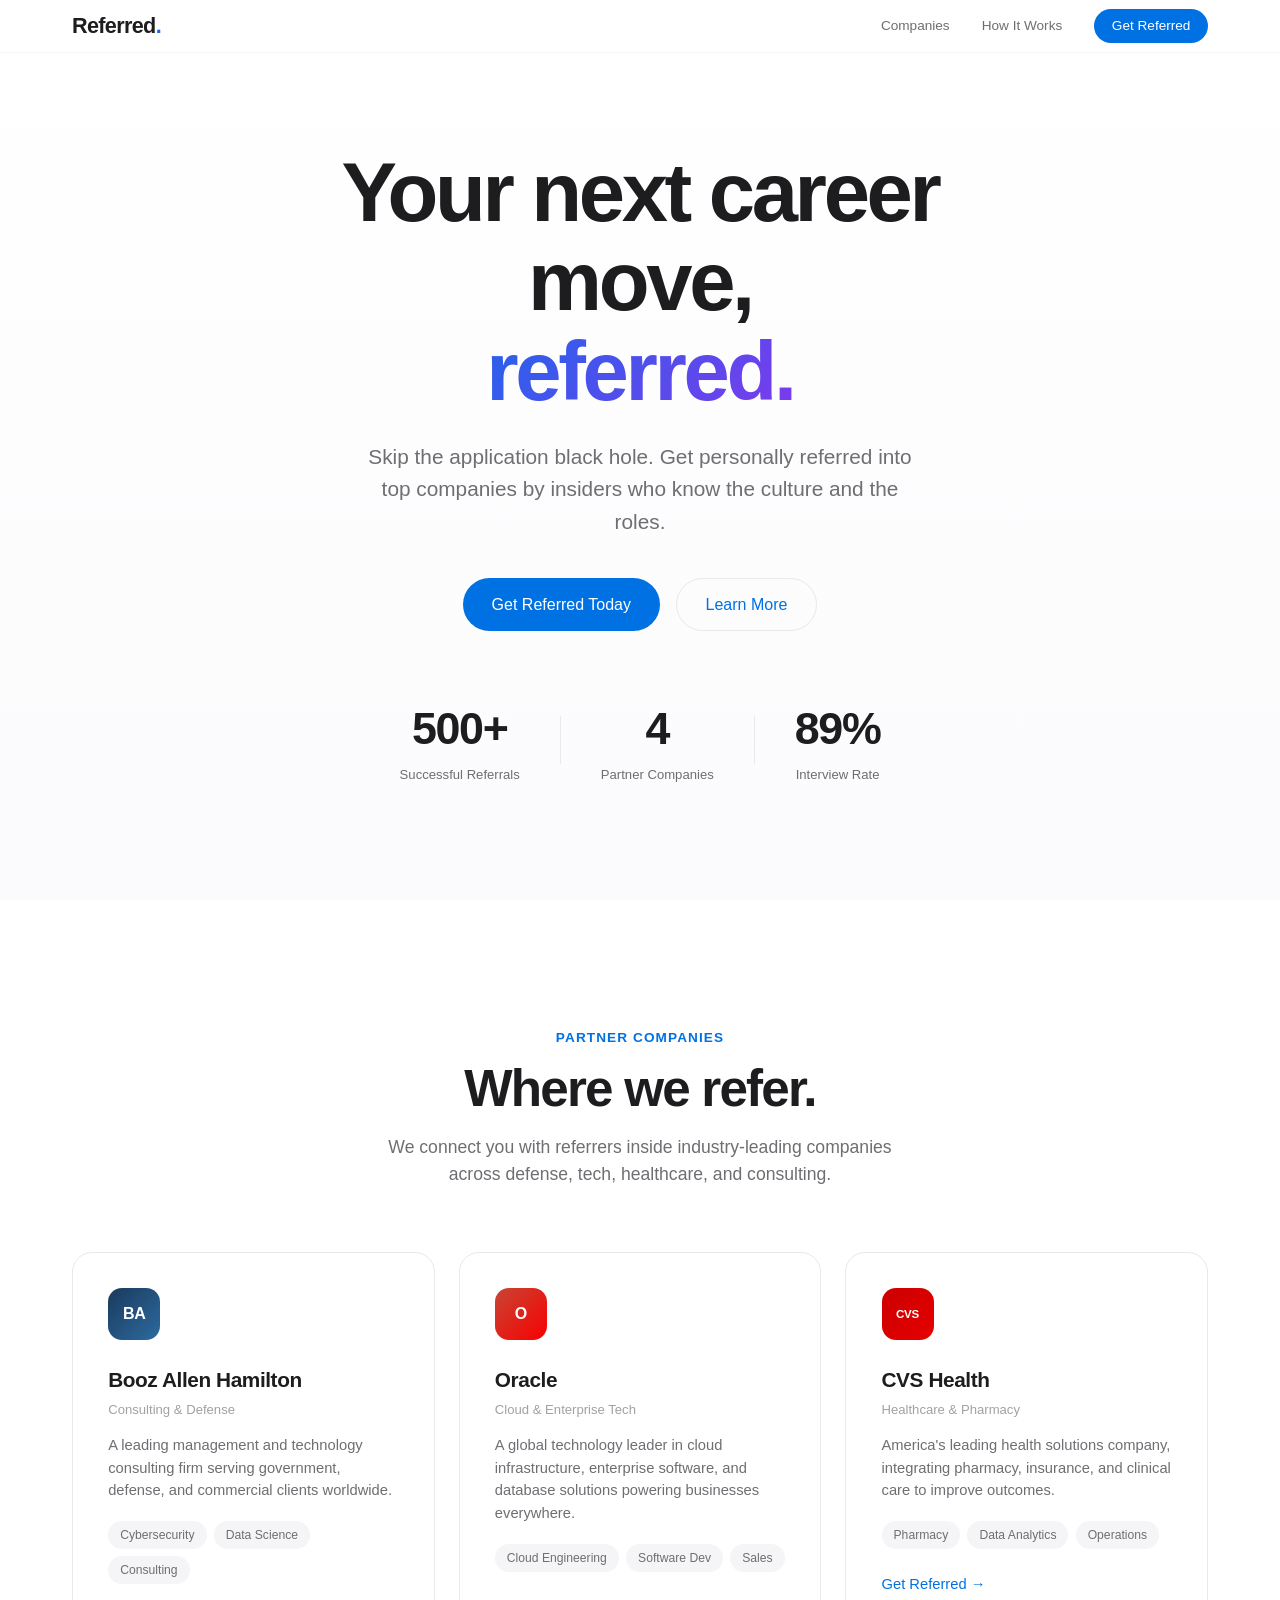
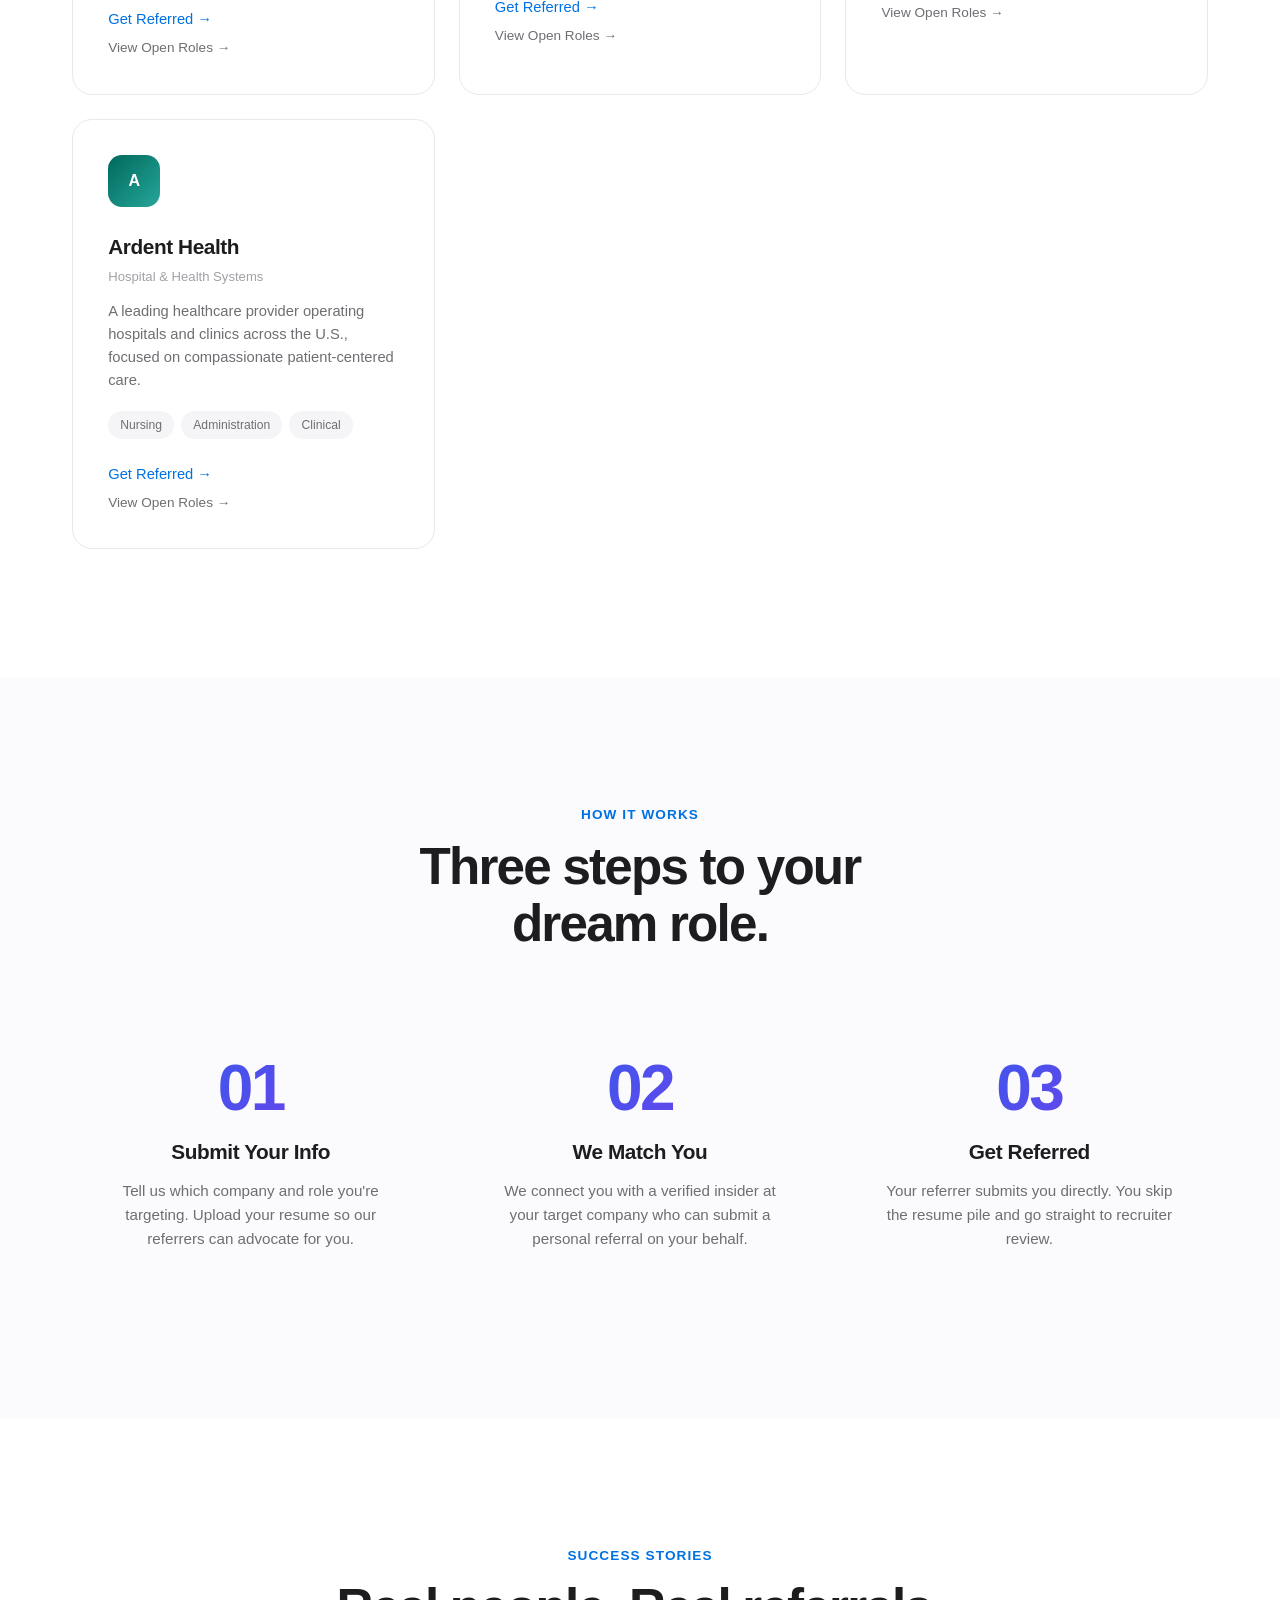
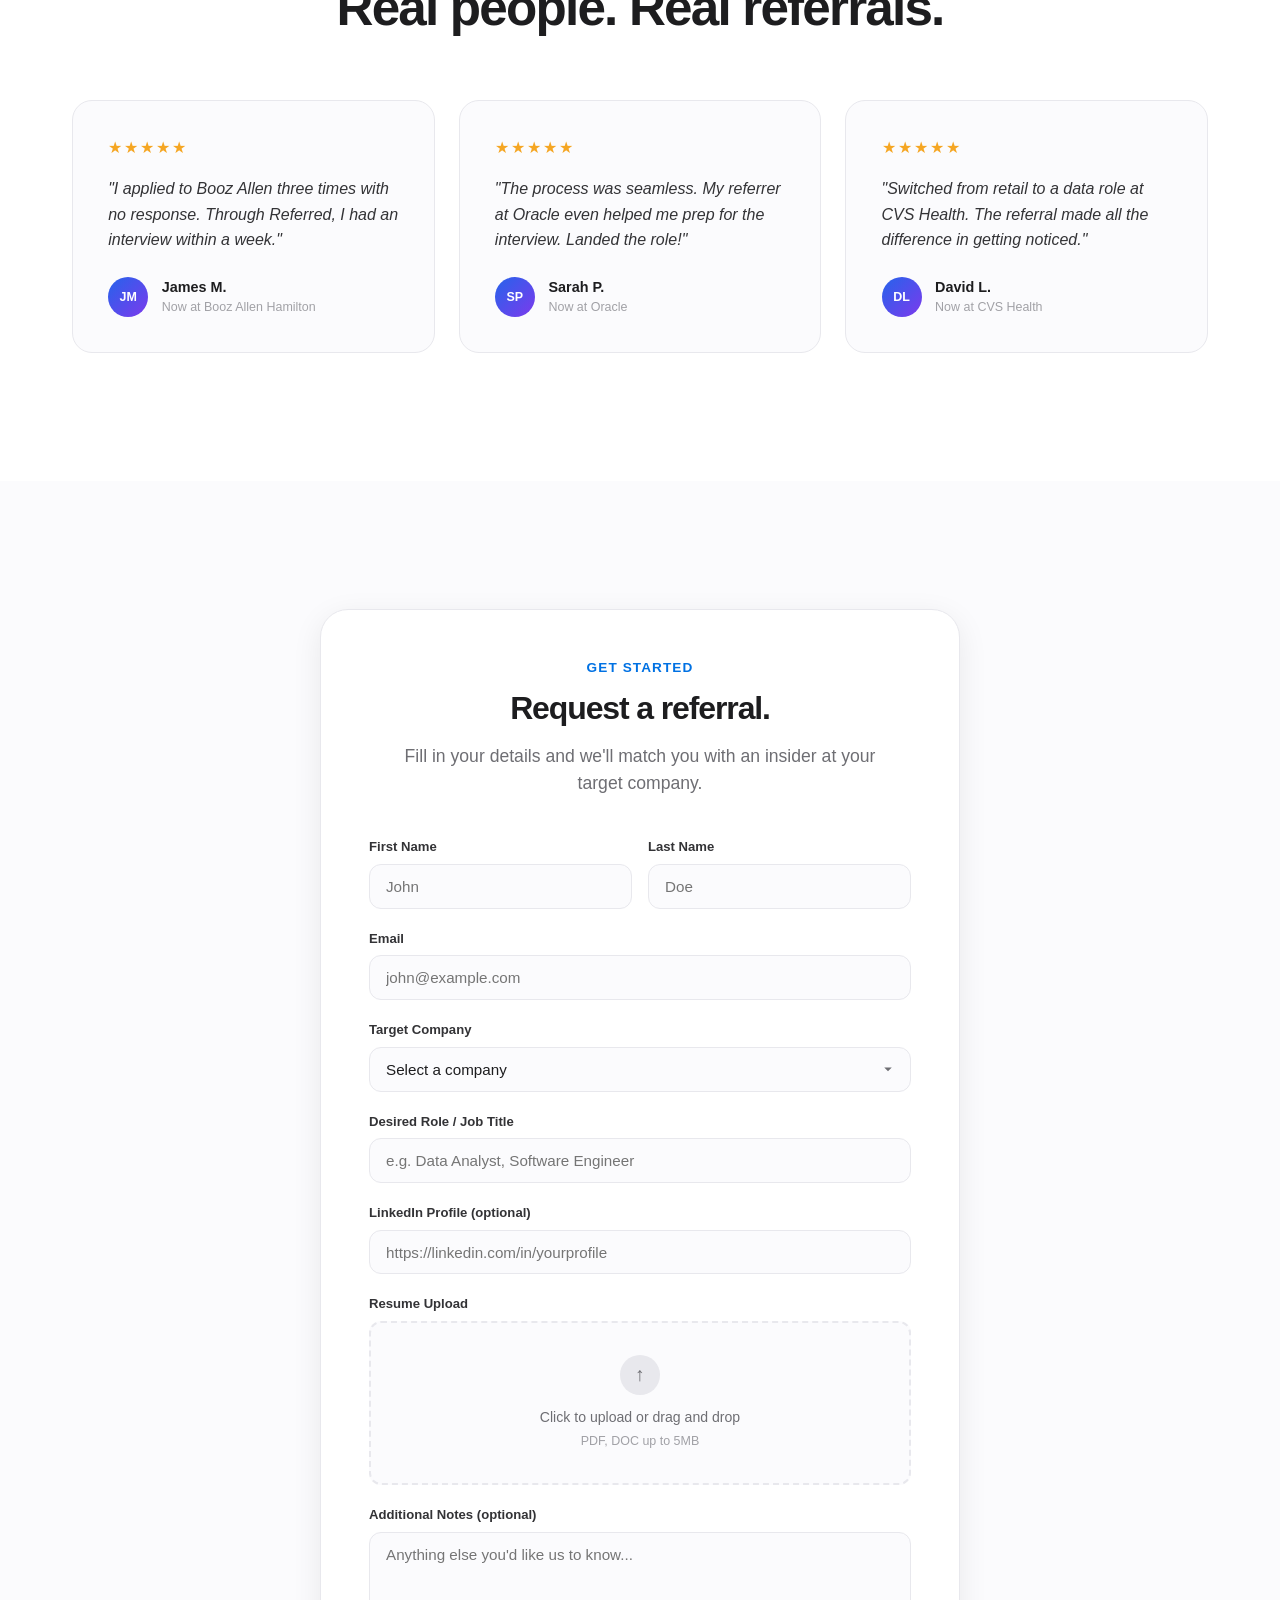
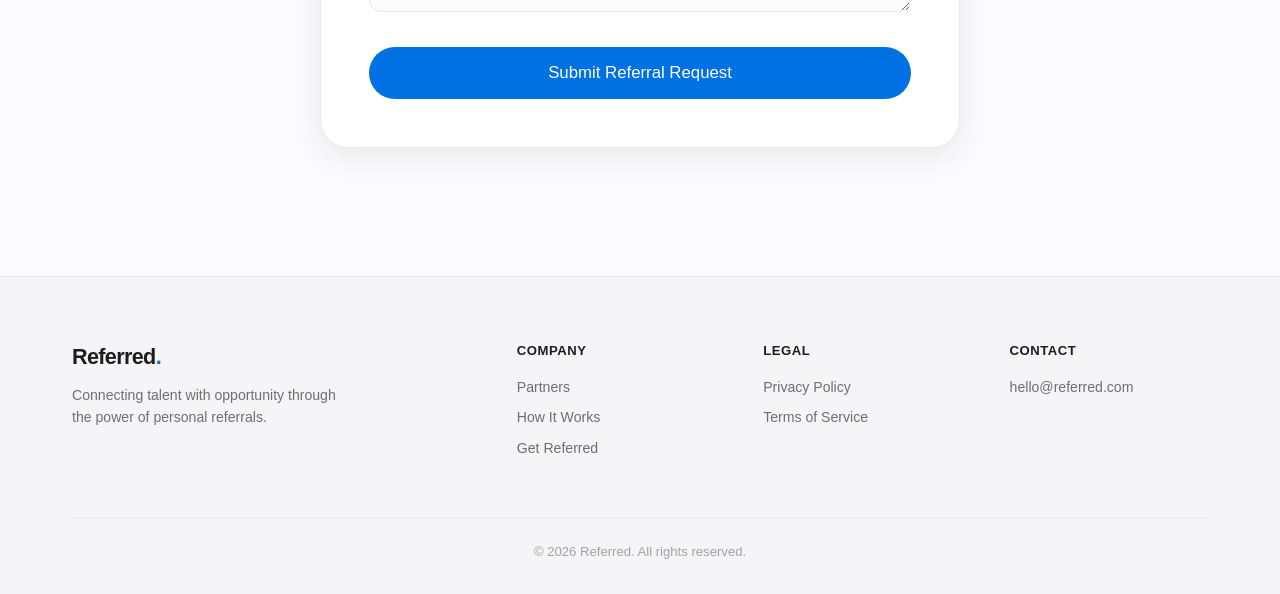
==== index.html @ f73074cb "Initial commit: Referred job referral website Apple-inspired design with company cards for Booz Alle" ====
<!DOCTYPE html>
<html lang="en">
<head>
  <meta charset="UTF-8">
  <meta name="viewport" content="width=device-width, initial-scale=1.0">
  <title>Referred — Get Hired Through Insider Referrals</title>
  <link rel="stylesheet" href="style.css">
</head>
<body>

  <!-- Navigation -->
  <nav class="navbar">
    <div class="nav-container">
      <a href="#" class="nav-logo">Referred<span class="dot">.</span></a>
      <div class="nav-links">
        <a href="#companies">Companies</a>
        <a href="#how-it-works">How It Works</a>
        <a href="#referral" class="nav-cta">Get Referred</a>
      </div>
      <button class="mobile-toggle" aria-label="Menu">
        <span></span><span></span>
      </button>
    </div>
  </nav>

  <!-- Hero -->
  <section class="hero">
    <div class="hero-content">
      <h1 class="hero-title fade-in">
        Your next career move,<br>
        <span class="gradient-text">referred.</span>
      </h1>
      <p class="hero-subtitle fade-in delay-1">
        Skip the application black hole. Get personally referred into
        top companies by insiders who know the culture and the roles.
      </p>
      <div class="hero-actions fade-in delay-2">
        <a href="#referral" class="btn btn-primary">Get Referred Today</a>
        <a href="#how-it-works" class="btn btn-secondary">Learn More</a>
      </div>
      <div class="hero-stats fade-in delay-3">
        <div class="stat">
          <span class="stat-number" data-target="500">0</span><span class="stat-suffix">+</span>
          <span class="stat-label">Successful Referrals</span>
        </div>
        <div class="stat-divider"></div>
        <div class="stat">
          <span class="stat-number" data-target="4">0</span>
          <span class="stat-label">Partner Companies</span>
        </div>
        <div class="stat-divider"></div>
        <div class="stat">
          <span class="stat-number" data-target="89">0</span><span class="stat-suffix">%</span>
          <span class="stat-label">Interview Rate</span>
        </div>
      </div>
    </div>
  </section>

  <!-- Companies -->
  <section id="companies" class="companies">
    <div class="section-container">
      <div class="section-header fade-in">
        <p class="section-tag">Partner Companies</p>
        <h2 class="section-title">Where we refer.</h2>
        <p class="section-subtitle">
          We connect you with referrers inside industry-leading companies
          across defense, tech, healthcare, and consulting.
        </p>
      </div>

      <div class="company-grid">

        <div class="company-card fade-in">
          <div class="company-icon">
            <div class="icon-circle booz">BA</div>
          </div>
          <h3>Booz Allen Hamilton</h3>
          <p class="company-type">Consulting & Defense</p>
          <p class="company-desc">
            A leading management and technology consulting firm serving government,
            defense, and commercial clients worldwide.
          </p>
          <div class="company-roles">
            <span class="role-tag">Cybersecurity</span>
            <span class="role-tag">Data Science</span>
            <span class="role-tag">Consulting</span>
          </div>
          <div class="card-actions">
            <a href="#referral" class="card-link">Get Referred <span>&rarr;</span></a>
            <a href="https://careers.boozallen.com/jobs/search" target="_blank" rel="noopener noreferrer" class="card-link card-link-secondary">View Open Roles <span>&rarr;</span></a>
          </div>
        </div>

        <div class="company-card fade-in">
          <div class="company-icon">
            <div class="icon-circle oracle">O</div>
          </div>
          <h3>Oracle</h3>
          <p class="company-type">Cloud & Enterprise Tech</p>
          <p class="company-desc">
            A global technology leader in cloud infrastructure, enterprise software,
            and database solutions powering businesses everywhere.
          </p>
          <div class="company-roles">
            <span class="role-tag">Cloud Engineering</span>
            <span class="role-tag">Software Dev</span>
            <span class="role-tag">Sales</span>
          </div>
          <div class="card-actions">
            <a href="#referral" class="card-link">Get Referred <span>&rarr;</span></a>
            <a href="https://careers.oracle.com/en/sites/jobsearch/jobs" target="_blank" rel="noopener noreferrer" class="card-link card-link-secondary">View Open Roles <span>&rarr;</span></a>
          </div>
        </div>

        <div class="company-card fade-in">
          <div class="company-icon">
            <div class="icon-circle cvs">CVS</div>
          </div>
          <h3>CVS Health</h3>
          <p class="company-type">Healthcare & Pharmacy</p>
          <p class="company-desc">
            America's leading health solutions company, integrating pharmacy,
            insurance, and clinical care to improve outcomes.
          </p>
          <div class="company-roles">
            <span class="role-tag">Pharmacy</span>
            <span class="role-tag">Data Analytics</span>
            <span class="role-tag">Operations</span>
          </div>
          <div class="card-actions">
            <a href="#referral" class="card-link">Get Referred <span>&rarr;</span></a>
            <a href="https://jobs.cvshealth.com/us/en/search-results" target="_blank" rel="noopener noreferrer" class="card-link card-link-secondary">View Open Roles <span>&rarr;</span></a>
          </div>
        </div>

        <div class="company-card fade-in">
          <div class="company-icon">
            <div class="icon-circle ardent">A</div>
          </div>
          <h3>Ardent Health</h3>
          <p class="company-type">Hospital & Health Systems</p>
          <p class="company-desc">
            A leading healthcare provider operating hospitals and clinics across
            the U.S., focused on compassionate patient-centered care.
          </p>
          <div class="company-roles">
            <span class="role-tag">Nursing</span>
            <span class="role-tag">Administration</span>
            <span class="role-tag">Clinical</span>
          </div>
          <div class="card-actions">
            <a href="#referral" class="card-link">Get Referred <span>&rarr;</span></a>
            <a href="https://jobs.ardenthealth.com/careers/jobs" target="_blank" rel="noopener noreferrer" class="card-link card-link-secondary">View Open Roles <span>&rarr;</span></a>
          </div>
        </div>

      </div>
    </div>
  </section>

  <!-- How It Works -->
  <section id="how-it-works" class="how-it-works">
    <div class="section-container">
      <div class="section-header fade-in">
        <p class="section-tag">How It Works</p>
        <h2 class="section-title">Three steps to your<br>dream role.</h2>
      </div>

      <div class="steps-grid">
        <div class="step fade-in">
          <div class="step-number">01</div>
          <h3>Submit Your Info</h3>
          <p>Tell us which company and role you're targeting. Upload your resume so our referrers can advocate for you.</p>
        </div>
        <div class="step fade-in">
          <div class="step-number">02</div>
          <h3>We Match You</h3>
          <p>We connect you with a verified insider at your target company who can submit a personal referral on your behalf.</p>
        </div>
        <div class="step fade-in">
          <div class="step-number">03</div>
          <h3>Get Referred</h3>
          <p>Your referrer submits you directly. You skip the resume pile and go straight to recruiter review.</p>
        </div>
      </div>
    </div>
  </section>

  <!-- Testimonials -->
  <section class="testimonials">
    <div class="section-container">
      <div class="section-header fade-in">
        <p class="section-tag">Success Stories</p>
        <h2 class="section-title">Real people. Real referrals.</h2>
      </div>
      <div class="testimonial-grid">
        <div class="testimonial-card fade-in">
          <div class="stars">&#9733;&#9733;&#9733;&#9733;&#9733;</div>
          <p class="quote">"I applied to Booz Allen three times with no response. Through Referred, I had an interview within a week."</p>
          <div class="testimonial-author">
            <div class="author-avatar">JM</div>
            <div>
              <p class="author-name">James M.</p>
              <p class="author-role">Now at Booz Allen Hamilton</p>
            </div>
          </div>
        </div>
        <div class="testimonial-card fade-in">
          <div class="stars">&#9733;&#9733;&#9733;&#9733;&#9733;</div>
          <p class="quote">"The process was seamless. My referrer at Oracle even helped me prep for the interview. Landed the role!"</p>
          <div class="testimonial-author">
            <div class="author-avatar">SP</div>
            <div>
              <p class="author-name">Sarah P.</p>
              <p class="author-role">Now at Oracle</p>
            </div>
          </div>
        </div>
        <div class="testimonial-card fade-in">
          <div class="stars">&#9733;&#9733;&#9733;&#9733;&#9733;</div>
          <p class="quote">"Switched from retail to a data role at CVS Health. The referral made all the difference in getting noticed."</p>
          <div class="testimonial-author">
            <div class="author-avatar">DL</div>
            <div>
              <p class="author-name">David L.</p>
              <p class="author-role">Now at CVS Health</p>
            </div>
          </div>
        </div>
      </div>
    </div>
  </section>

  <!-- Referral Form -->
  <section id="referral" class="referral-section">
    <div class="section-container">
      <div class="form-wrapper fade-in">
        <div class="form-header">
          <p class="section-tag">Get Started</p>
          <h2 class="section-title">Request a referral.</h2>
          <p class="section-subtitle">Fill in your details and we'll match you with an insider at your target company.</p>
        </div>
        <form id="referral-form" class="referral-form">
          <div class="form-row">
            <div class="form-group">
              <label for="firstName">First Name</label>
              <input type="text" id="firstName" name="firstName" placeholder="John" required>
            </div>
            <div class="form-group">
              <label for="lastName">Last Name</label>
              <input type="text" id="lastName" name="lastName" placeholder="Doe" required>
            </div>
          </div>
          <div class="form-group">
            <label for="email">Email</label>
            <input type="email" id="email" name="email" placeholder="john@example.com" required>
          </div>
          <div class="form-group">
            <label for="company">Target Company</label>
            <select id="company" name="company" required>
              <option value="" disabled selected>Select a company</option>
              <option value="booz-allen">Booz Allen Hamilton</option>
              <option value="oracle">Oracle</option>
              <option value="cvs-health">CVS Health</option>
              <option value="ardent-health">Ardent Health</option>
            </select>
          </div>
          <div class="form-group">
            <label for="role">Desired Role / Job Title</label>
            <input type="text" id="role" name="role" placeholder="e.g. Data Analyst, Software Engineer" required>
          </div>
          <div class="form-group">
            <label for="linkedin">LinkedIn Profile (optional)</label>
            <input type="url" id="linkedin" name="linkedin" placeholder="https://linkedin.com/in/yourprofile">
          </div>
          <div class="form-group">
            <label for="resume">Resume Upload</label>
            <div class="file-upload" id="file-upload">
              <input type="file" id="resume" name="resume" accept=".pdf,.doc,.docx" hidden>
              <div class="upload-content">
                <div class="upload-icon">&#8593;</div>
                <p>Click to upload or drag and drop</p>
                <p class="upload-hint">PDF, DOC up to 5MB</p>
              </div>
            </div>
          </div>
          <div class="form-group">
            <label for="message">Additional Notes (optional)</label>
            <textarea id="message" name="message" rows="3" placeholder="Anything else you'd like us to know..."></textarea>
          </div>
          <button type="submit" class="btn btn-primary btn-full">Submit Referral Request</button>
        </form>
      </div>
    </div>
  </section>

  <!-- Footer -->
  <footer class="footer">
    <div class="section-container">
      <div class="footer-grid">
        <div class="footer-brand">
          <a href="#" class="nav-logo">Referred<span class="dot">.</span></a>
          <p>Connecting talent with opportunity through the power of personal referrals.</p>
        </div>
        <div class="footer-links">
          <h4>Company</h4>
          <a href="#companies">Partners</a>
          <a href="#how-it-works">How It Works</a>
          <a href="#referral">Get Referred</a>
        </div>
        <div class="footer-links">
          <h4>Legal</h4>
          <a href="#">Privacy Policy</a>
          <a href="#">Terms of Service</a>
        </div>
        <div class="footer-links">
          <h4>Contact</h4>
          <a href="mailto:hello@referred.com">hello@referred.com</a>
        </div>
      </div>
      <div class="footer-bottom">
        <p>&copy; 2026 Referred. All rights reserved.</p>
      </div>
    </div>
  </footer>

  <!-- Success Modal -->
  <div class="modal-overlay" id="success-modal">
    <div class="modal">
      <div class="modal-icon">&#10003;</div>
      <h3>Request Submitted!</h3>
      <p>We've received your referral request. A member of our team will reach out within 24-48 hours to match you with an insider.</p>
      <button class="btn btn-primary" onclick="closeModal()">Got It</button>
    </div>
  </div>

  <script src="script.js"></script>
</body>
</html>
---- style.css ----
/* ===== RESET & BASE ===== */
*, *::before, *::after {
  margin: 0;
  padding: 0;
  box-sizing: border-box;
}

:root {
  --white: #ffffff;
  --black: #1d1d1f;
  --gray-50: #fbfbfd;
  --gray-100: #f5f5f7;
  --gray-200: #e8e8ed;
  --gray-400: #a1a1a6;
  --gray-600: #6e6e73;
  --gray-800: #333336;
  --blue: #0071e3;
  --blue-hover: #0077ed;
  --blue-light: #e8f4fd;
  --gradient-start: #2563eb;
  --gradient-end: #7c3aed;
  --radius-sm: 12px;
  --radius-md: 20px;
  --radius-lg: 28px;
  --shadow-sm: 0 2px 12px rgba(0,0,0,0.06);
  --shadow-md: 0 8px 30px rgba(0,0,0,0.08);
  --shadow-lg: 0 20px 60px rgba(0,0,0,0.1);
  --transition: 0.3s cubic-bezier(0.25, 0.46, 0.45, 0.94);
}

html {
  scroll-behavior: smooth;
  -webkit-font-smoothing: antialiased;
  -moz-osx-font-smoothing: grayscale;
}

body {
  font-family: -apple-system, BlinkMacSystemFont, 'SF Pro Display', 'SF Pro Text',
    'Helvetica Neue', Helvetica, Arial, sans-serif;
  color: var(--black);
  background: var(--white);
  line-height: 1.5;
  overflow-x: hidden;
}

a {
  text-decoration: none;
  color: inherit;
}

img {
  max-width: 100%;
}

/* ===== ANIMATIONS ===== */
.fade-in {
  opacity: 0;
  transform: translateY(30px);
  transition: opacity 0.8s ease, transform 0.8s ease;
}

.fade-in.visible {
  opacity: 1;
  transform: translateY(0);
}

.delay-1 { transition-delay: 0.15s; }
.delay-2 { transition-delay: 0.3s; }
.delay-3 { transition-delay: 0.45s; }

/* ===== NAVBAR ===== */
.navbar {
  position: fixed;
  top: 0;
  left: 0;
  right: 0;
  z-index: 1000;
  background: rgba(255, 255, 255, 0.72);
  backdrop-filter: saturate(180%) blur(20px);
  -webkit-backdrop-filter: saturate(180%) blur(20px);
  border-bottom: 1px solid rgba(0, 0, 0, 0.04);
  transition: var(--transition);
}

.nav-container {
  max-width: 1200px;
  margin: 0 auto;
  padding: 0 2rem;
  height: 52px;
  display: flex;
  align-items: center;
  justify-content: space-between;
}

.nav-logo {
  font-size: 1.35rem;
  font-weight: 700;
  letter-spacing: -0.03em;
  color: var(--black);
}

.nav-logo .dot {
  color: var(--blue);
}

.nav-links {
  display: flex;
  align-items: center;
  gap: 2rem;
}

.nav-links a {
  font-size: 0.85rem;
  font-weight: 400;
  color: var(--gray-600);
  transition: color var(--transition);
}

.nav-links a:hover {
  color: var(--black);
}

.nav-cta {
  background: var(--blue);
  color: var(--white) !important;
  padding: 0.45rem 1.1rem;
  border-radius: 980px;
  font-weight: 500 !important;
  transition: background var(--transition) !important;
}

.nav-cta:hover {
  background: var(--blue-hover) !important;
}

.mobile-toggle {
  display: none;
  flex-direction: column;
  gap: 5px;
  background: none;
  border: none;
  cursor: pointer;
  padding: 4px;
}

.mobile-toggle span {
  width: 18px;
  height: 1.5px;
  background: var(--black);
  border-radius: 2px;
  transition: var(--transition);
}

/* ===== HERO ===== */
.hero {
  min-height: 100vh;
  display: flex;
  align-items: center;
  justify-content: center;
  text-align: center;
  padding: 8rem 2rem 6rem;
  background: linear-gradient(180deg, var(--white) 0%, var(--gray-50) 100%);
}

.hero-content {
  max-width: 780px;
}

.hero-title {
  font-size: clamp(2.8rem, 7vw, 5.2rem);
  font-weight: 700;
  letter-spacing: -0.04em;
  line-height: 1.08;
  margin-bottom: 1.5rem;
  color: var(--black);
}

.gradient-text {
  background: linear-gradient(135deg, var(--gradient-start), var(--gradient-end));
  -webkit-background-clip: text;
  -webkit-text-fill-color: transparent;
  background-clip: text;
}

.hero-subtitle {
  font-size: clamp(1.05rem, 2.2vw, 1.3rem);
  color: var(--gray-600);
  max-width: 560px;
  margin: 0 auto 2.5rem;
  line-height: 1.55;
  font-weight: 400;
}

.hero-actions {
  display: flex;
  gap: 1rem;
  justify-content: center;
  flex-wrap: wrap;
  margin-bottom: 4rem;
}

/* ===== BUTTONS ===== */
.btn {
  display: inline-flex;
  align-items: center;
  justify-content: center;
  padding: 0.85rem 1.8rem;
  border-radius: 980px;
  font-size: 1rem;
  font-weight: 500;
  cursor: pointer;
  border: none;
  transition: all var(--transition);
  font-family: inherit;
}

.btn-primary {
  background: var(--blue);
  color: var(--white);
}

.btn-primary:hover {
  background: var(--blue-hover);
  transform: scale(1.02);
}

.btn-secondary {
  background: transparent;
  color: var(--blue);
  border: 1px solid var(--gray-200);
}

.btn-secondary:hover {
  background: var(--gray-100);
}

.btn-full {
  width: 100%;
  padding: 1rem;
  font-size: 1.05rem;
  margin-top: 0.5rem;
}

/* ===== STATS ===== */
.hero-stats {
  display: flex;
  justify-content: center;
  align-items: center;
  gap: 2.5rem;
}

.stat {
  text-align: center;
}

.stat-number {
  font-size: 2.8rem;
  font-weight: 700;
  letter-spacing: -0.03em;
  color: var(--black);
}

.stat-suffix {
  font-size: 2.8rem;
  font-weight: 700;
  letter-spacing: -0.03em;
  color: var(--black);
}

.stat-label {
  display: block;
  font-size: 0.82rem;
  color: var(--gray-600);
  margin-top: 0.15rem;
}

.stat-divider {
  width: 1px;
  height: 48px;
  background: var(--gray-200);
}

/* ===== SECTIONS ===== */
.section-container {
  max-width: 1200px;
  margin: 0 auto;
  padding: 0 2rem;
}

.section-header {
  text-align: center;
  margin-bottom: 4rem;
}

.section-tag {
  font-size: 0.85rem;
  font-weight: 600;
  color: var(--blue);
  text-transform: uppercase;
  letter-spacing: 0.08em;
  margin-bottom: 0.75rem;
}

.section-title {
  font-size: clamp(2rem, 4.5vw, 3.2rem);
  font-weight: 700;
  letter-spacing: -0.035em;
  line-height: 1.12;
  margin-bottom: 1rem;
  color: var(--black);
}

.section-subtitle {
  font-size: 1.1rem;
  color: var(--gray-600);
  max-width: 520px;
  margin: 0 auto;
  line-height: 1.55;
}

/* ===== COMPANIES ===== */
.companies {
  padding: 8rem 0;
  background: var(--white);
}

.company-grid {
  display: grid;
  grid-template-columns: repeat(auto-fill, minmax(340px, 1fr));
  gap: 1.5rem;
}

.company-card {
  background: var(--white);
  border: 1px solid var(--gray-200);
  border-radius: var(--radius-md);
  padding: 2.2rem;
  transition: all var(--transition);
  position: relative;
}

.company-card:hover {
  border-color: transparent;
  box-shadow: var(--shadow-lg);
  transform: translateY(-4px);
}

.company-icon {
  margin-bottom: 1.5rem;
}

.icon-circle {
  width: 52px;
  height: 52px;
  border-radius: 14px;
  display: flex;
  align-items: center;
  justify-content: center;
  font-weight: 700;
  font-size: 1rem;
  color: var(--white);
  letter-spacing: -0.02em;
}

.icon-circle.booz     { background: linear-gradient(135deg, #1a3a5c, #2d6aa0); }
.icon-circle.oracle   { background: linear-gradient(135deg, #c74634, #f80000); }
.icon-circle.cvs      { background: linear-gradient(135deg, #c00, #e60000); font-size: 0.72rem; }
.icon-circle.ardent   { background: linear-gradient(135deg, #00695c, #26a69a); }

.company-card h3 {
  font-size: 1.3rem;
  font-weight: 650;
  letter-spacing: -0.02em;
  margin-bottom: 0.3rem;
}

.company-type {
  font-size: 0.82rem;
  color: var(--gray-400);
  font-weight: 500;
  margin-bottom: 0.85rem;
}

.company-desc {
  font-size: 0.92rem;
  color: var(--gray-600);
  line-height: 1.55;
  margin-bottom: 1.2rem;
}

.company-roles {
  display: flex;
  flex-wrap: wrap;
  gap: 0.45rem;
  margin-bottom: 1.5rem;
}

.role-tag {
  padding: 0.3rem 0.75rem;
  background: var(--gray-100);
  border-radius: 980px;
  font-size: 0.76rem;
  font-weight: 500;
  color: var(--gray-600);
}

.card-actions {
  display: flex;
  flex-direction: column;
  gap: 0.5rem;
}

.card-link {
  font-size: 0.92rem;
  font-weight: 500;
  color: var(--blue);
  transition: var(--transition);
}

.card-link-secondary {
  color: var(--gray-600);
  font-size: 0.85rem;
}

.card-link-secondary:hover {
  color: var(--blue);
}

.card-link span {
  display: inline-block;
  transition: transform var(--transition);
}

.card-link:hover span {
  transform: translateX(4px);
}

/* ===== HOW IT WORKS ===== */
.how-it-works {
  padding: 8rem 0;
  background: var(--gray-50);
}

.steps-grid {
  display: grid;
  grid-template-columns: repeat(3, 1fr);
  gap: 2rem;
}

.step {
  text-align: center;
  padding: 2.5rem 2rem;
}

.step-number {
  font-size: 4rem;
  font-weight: 700;
  letter-spacing: -0.04em;
  background: linear-gradient(135deg, var(--gradient-start), var(--gradient-end));
  -webkit-background-clip: text;
  -webkit-text-fill-color: transparent;
  background-clip: text;
  margin-bottom: 1rem;
  line-height: 1;
}

.step h3 {
  font-size: 1.3rem;
  font-weight: 650;
  letter-spacing: -0.02em;
  margin-bottom: 0.75rem;
}

.step p {
  font-size: 0.95rem;
  color: var(--gray-600);
  line-height: 1.55;
}

/* ===== TESTIMONIALS ===== */
.testimonials {
  padding: 8rem 0;
  background: var(--white);
}

.testimonial-grid {
  display: grid;
  grid-template-columns: repeat(3, 1fr);
  gap: 1.5rem;
}

.testimonial-card {
  background: var(--gray-50);
  border-radius: var(--radius-md);
  padding: 2.2rem;
  border: 1px solid var(--gray-200);
  transition: all var(--transition);
}

.testimonial-card:hover {
  box-shadow: var(--shadow-md);
  transform: translateY(-2px);
}

.stars {
  color: #f5a623;
  font-size: 1rem;
  margin-bottom: 1rem;
  letter-spacing: 2px;
}

.quote {
  font-size: 1rem;
  line-height: 1.6;
  color: var(--gray-800);
  margin-bottom: 1.5rem;
  font-style: italic;
}

.testimonial-author {
  display: flex;
  align-items: center;
  gap: 0.85rem;
}

.author-avatar {
  width: 40px;
  height: 40px;
  border-radius: 50%;
  background: linear-gradient(135deg, var(--gradient-start), var(--gradient-end));
  display: flex;
  align-items: center;
  justify-content: center;
  color: var(--white);
  font-size: 0.78rem;
  font-weight: 600;
}

.author-name {
  font-size: 0.9rem;
  font-weight: 600;
}

.author-role {
  font-size: 0.78rem;
  color: var(--gray-400);
}

/* ===== REFERRAL FORM ===== */
.referral-section {
  padding: 8rem 0;
  background: var(--gray-50);
}

.form-wrapper {
  max-width: 640px;
  margin: 0 auto;
  background: var(--white);
  border-radius: var(--radius-lg);
  padding: 3rem;
  box-shadow: var(--shadow-md);
  border: 1px solid var(--gray-200);
}

.form-header {
  text-align: center;
  margin-bottom: 2.5rem;
}

.form-header .section-title {
  font-size: 2rem;
}

.form-row {
  display: grid;
  grid-template-columns: 1fr 1fr;
  gap: 1rem;
}

.form-group {
  margin-bottom: 1.25rem;
}

.form-group label {
  display: block;
  font-size: 0.82rem;
  font-weight: 600;
  color: var(--gray-800);
  margin-bottom: 0.45rem;
}

.form-group input,
.form-group select,
.form-group textarea {
  width: 100%;
  padding: 0.8rem 1rem;
  border: 1px solid var(--gray-200);
  border-radius: var(--radius-sm);
  font-size: 0.95rem;
  font-family: inherit;
  background: var(--gray-50);
  color: var(--black);
  transition: all var(--transition);
  outline: none;
  appearance: none;
  -webkit-appearance: none;
}

.form-group select {
  background-image: url("data:image/svg+xml,%3Csvg xmlns='http://www.w3.org/2000/svg' width='12' height='12' fill='%236e6e73' viewBox='0 0 16 16'%3E%3Cpath d='M8 11L3 6h10l-5 5z'/%3E%3C/svg%3E");
  background-repeat: no-repeat;
  background-position: right 1rem center;
  padding-right: 2.5rem;
}

.form-group input:focus,
.form-group select:focus,
.form-group textarea:focus {
  border-color: var(--blue);
  background: var(--white);
  box-shadow: 0 0 0 3px rgba(0, 113, 227, 0.12);
}

.form-group textarea {
  resize: vertical;
  min-height: 80px;
}

/* File Upload */
.file-upload {
  border: 2px dashed var(--gray-200);
  border-radius: var(--radius-sm);
  padding: 2rem;
  text-align: center;
  cursor: pointer;
  transition: all var(--transition);
  background: var(--gray-50);
}

.file-upload:hover {
  border-color: var(--blue);
  background: var(--blue-light);
}

.file-upload.dragover {
  border-color: var(--blue);
  background: var(--blue-light);
}

.file-upload.has-file {
  border-color: #34c759;
  background: #f0fdf4;
}

.upload-icon {
  width: 40px;
  height: 40px;
  margin: 0 auto 0.75rem;
  border-radius: 50%;
  background: var(--gray-200);
  display: flex;
  align-items: center;
  justify-content: center;
  font-size: 1.2rem;
  color: var(--gray-600);
}

.upload-content p {
  font-size: 0.88rem;
  color: var(--gray-600);
}

.upload-hint {
  font-size: 0.78rem !important;
  color: var(--gray-400) !important;
  margin-top: 0.25rem;
}

/* ===== MODAL ===== */
.modal-overlay {
  position: fixed;
  inset: 0;
  background: rgba(0, 0, 0, 0.4);
  backdrop-filter: blur(8px);
  -webkit-backdrop-filter: blur(8px);
  display: flex;
  align-items: center;
  justify-content: center;
  z-index: 2000;
  opacity: 0;
  pointer-events: none;
  transition: opacity 0.3s ease;
}

.modal-overlay.active {
  opacity: 1;
  pointer-events: all;
}

.modal {
  background: var(--white);
  border-radius: var(--radius-lg);
  padding: 3rem;
  max-width: 420px;
  text-align: center;
  transform: scale(0.92);
  transition: transform 0.3s ease;
  box-shadow: var(--shadow-lg);
}

.modal-overlay.active .modal {
  transform: scale(1);
}

.modal-icon {
  width: 64px;
  height: 64px;
  margin: 0 auto 1.5rem;
  background: linear-gradient(135deg, #34c759, #30d158);
  border-radius: 50%;
  display: flex;
  align-items: center;
  justify-content: center;
  font-size: 1.8rem;
  color: var(--white);
}

.modal h3 {
  font-size: 1.5rem;
  font-weight: 700;
  letter-spacing: -0.02em;
  margin-bottom: 0.75rem;
}

.modal p {
  font-size: 0.95rem;
  color: var(--gray-600);
  line-height: 1.55;
  margin-bottom: 2rem;
}

/* ===== FOOTER ===== */
.footer {
  padding: 4rem 0 2rem;
  background: var(--gray-100);
  border-top: 1px solid var(--gray-200);
}

.footer-grid {
  display: grid;
  grid-template-columns: 2fr 1fr 1fr 1fr;
  gap: 3rem;
  margin-bottom: 3rem;
}

.footer-brand p {
  font-size: 0.88rem;
  color: var(--gray-600);
  margin-top: 0.75rem;
  line-height: 1.55;
  max-width: 280px;
}

.footer-links h4 {
  font-size: 0.82rem;
  font-weight: 600;
  color: var(--black);
  margin-bottom: 1rem;
  text-transform: uppercase;
  letter-spacing: 0.04em;
}

.footer-links a {
  display: block;
  font-size: 0.88rem;
  color: var(--gray-600);
  margin-bottom: 0.6rem;
  transition: color var(--transition);
}

.footer-links a:hover {
  color: var(--blue);
}

.footer-bottom {
  border-top: 1px solid var(--gray-200);
  padding-top: 1.5rem;
  text-align: center;
}

.footer-bottom p {
  font-size: 0.82rem;
  color: var(--gray-400);
}

/* ===== RESPONSIVE ===== */
@media (max-width: 968px) {
  .company-grid {
    grid-template-columns: repeat(auto-fill, minmax(300px, 1fr));
  }

  .steps-grid {
    grid-template-columns: 1fr;
    gap: 1rem;
  }

  .testimonial-grid {
    grid-template-columns: 1fr;
  }

  .footer-grid {
    grid-template-columns: 1fr 1fr;
    gap: 2rem;
  }
}

@media (max-width: 768px) {
  .nav-links {
    display: none;
  }

  .mobile-toggle {
    display: flex;
  }

  .nav-links.active {
    display: flex;
    flex-direction: column;
    position: absolute;
    top: 52px;
    left: 0;
    right: 0;
    background: rgba(255, 255, 255, 0.98);
    backdrop-filter: blur(20px);
    padding: 1.5rem 2rem;
    border-bottom: 1px solid var(--gray-200);
    gap: 1rem;
  }

  .hero {
    min-height: auto;
    padding: 7rem 1.5rem 4rem;
  }

  .hero-stats {
    flex-direction: column;
    gap: 1.5rem;
  }

  .stat-divider {
    width: 48px;
    height: 1px;
  }

  .form-row {
    grid-template-columns: 1fr;
  }

  .form-wrapper {
    padding: 2rem 1.5rem;
  }

  .company-grid {
    grid-template-columns: 1fr;
  }

  .footer-grid {
    grid-template-columns: 1fr;
    gap: 2rem;
  }
}
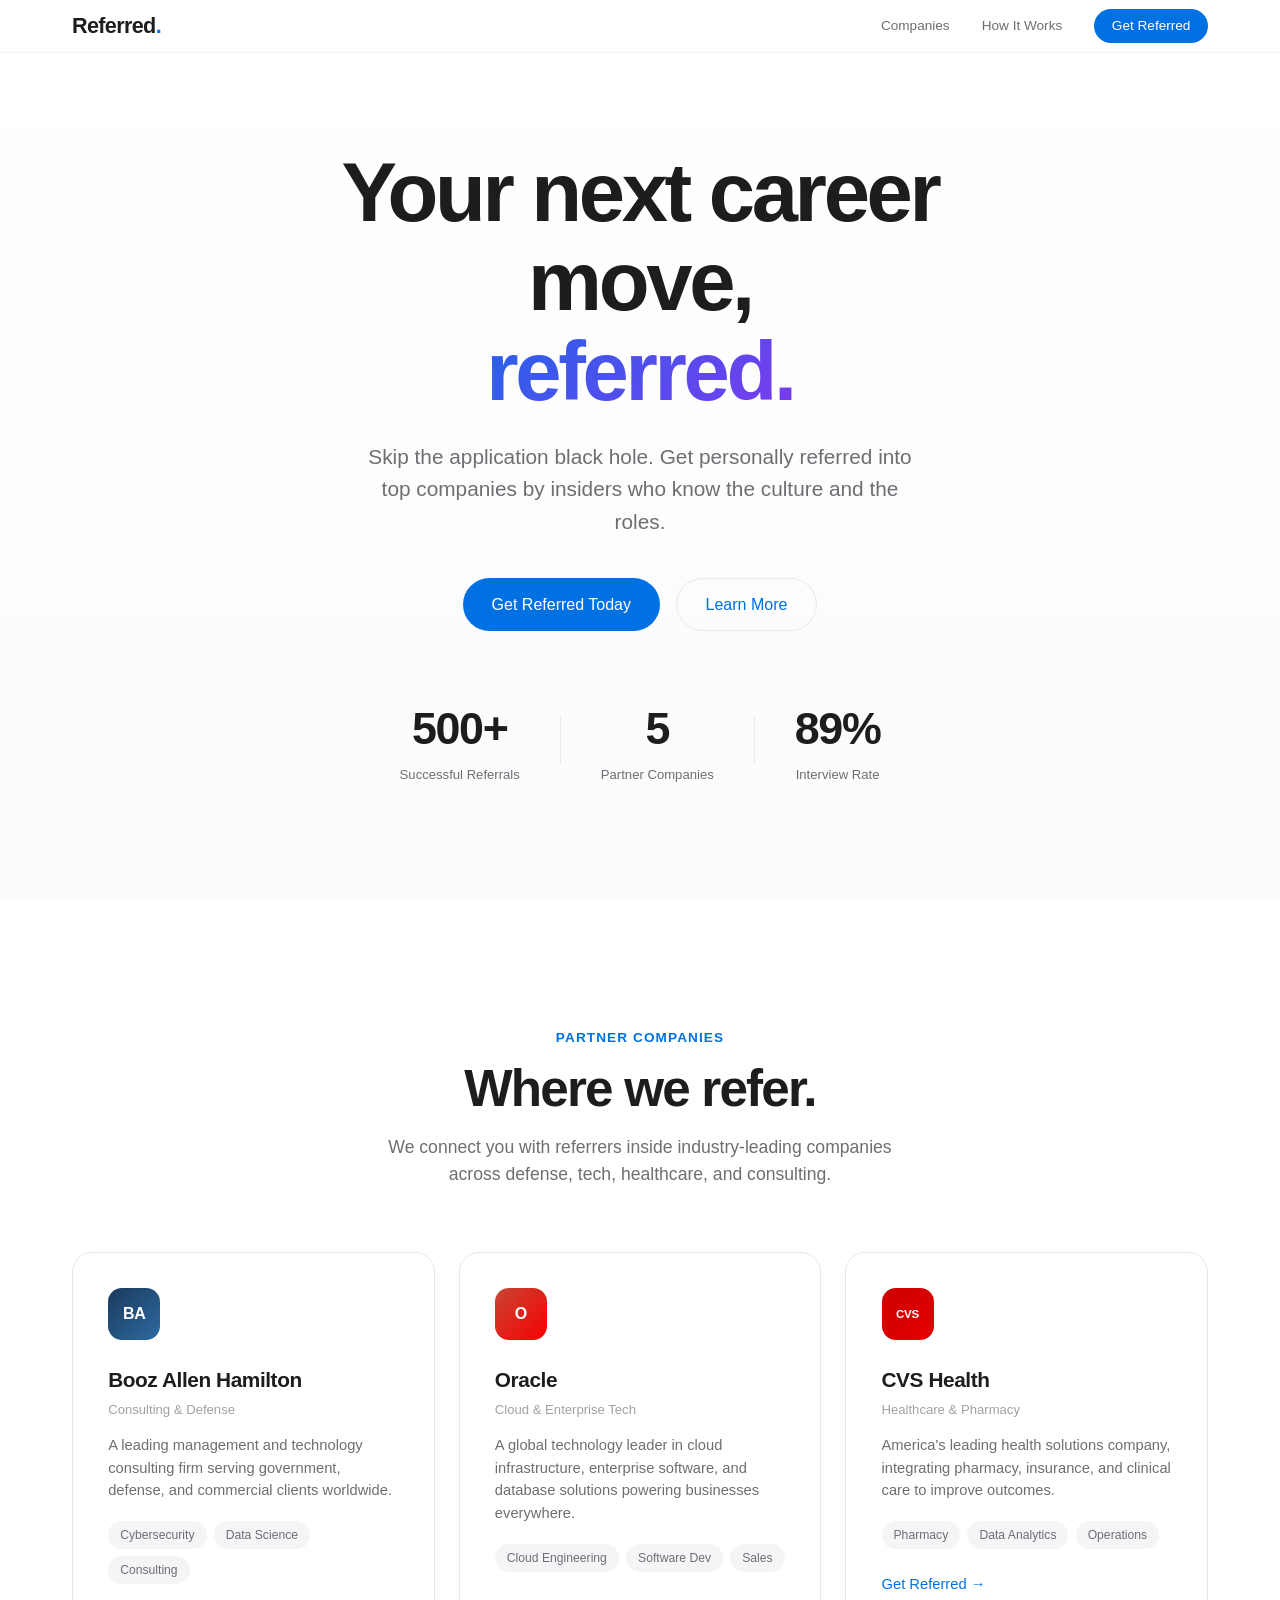
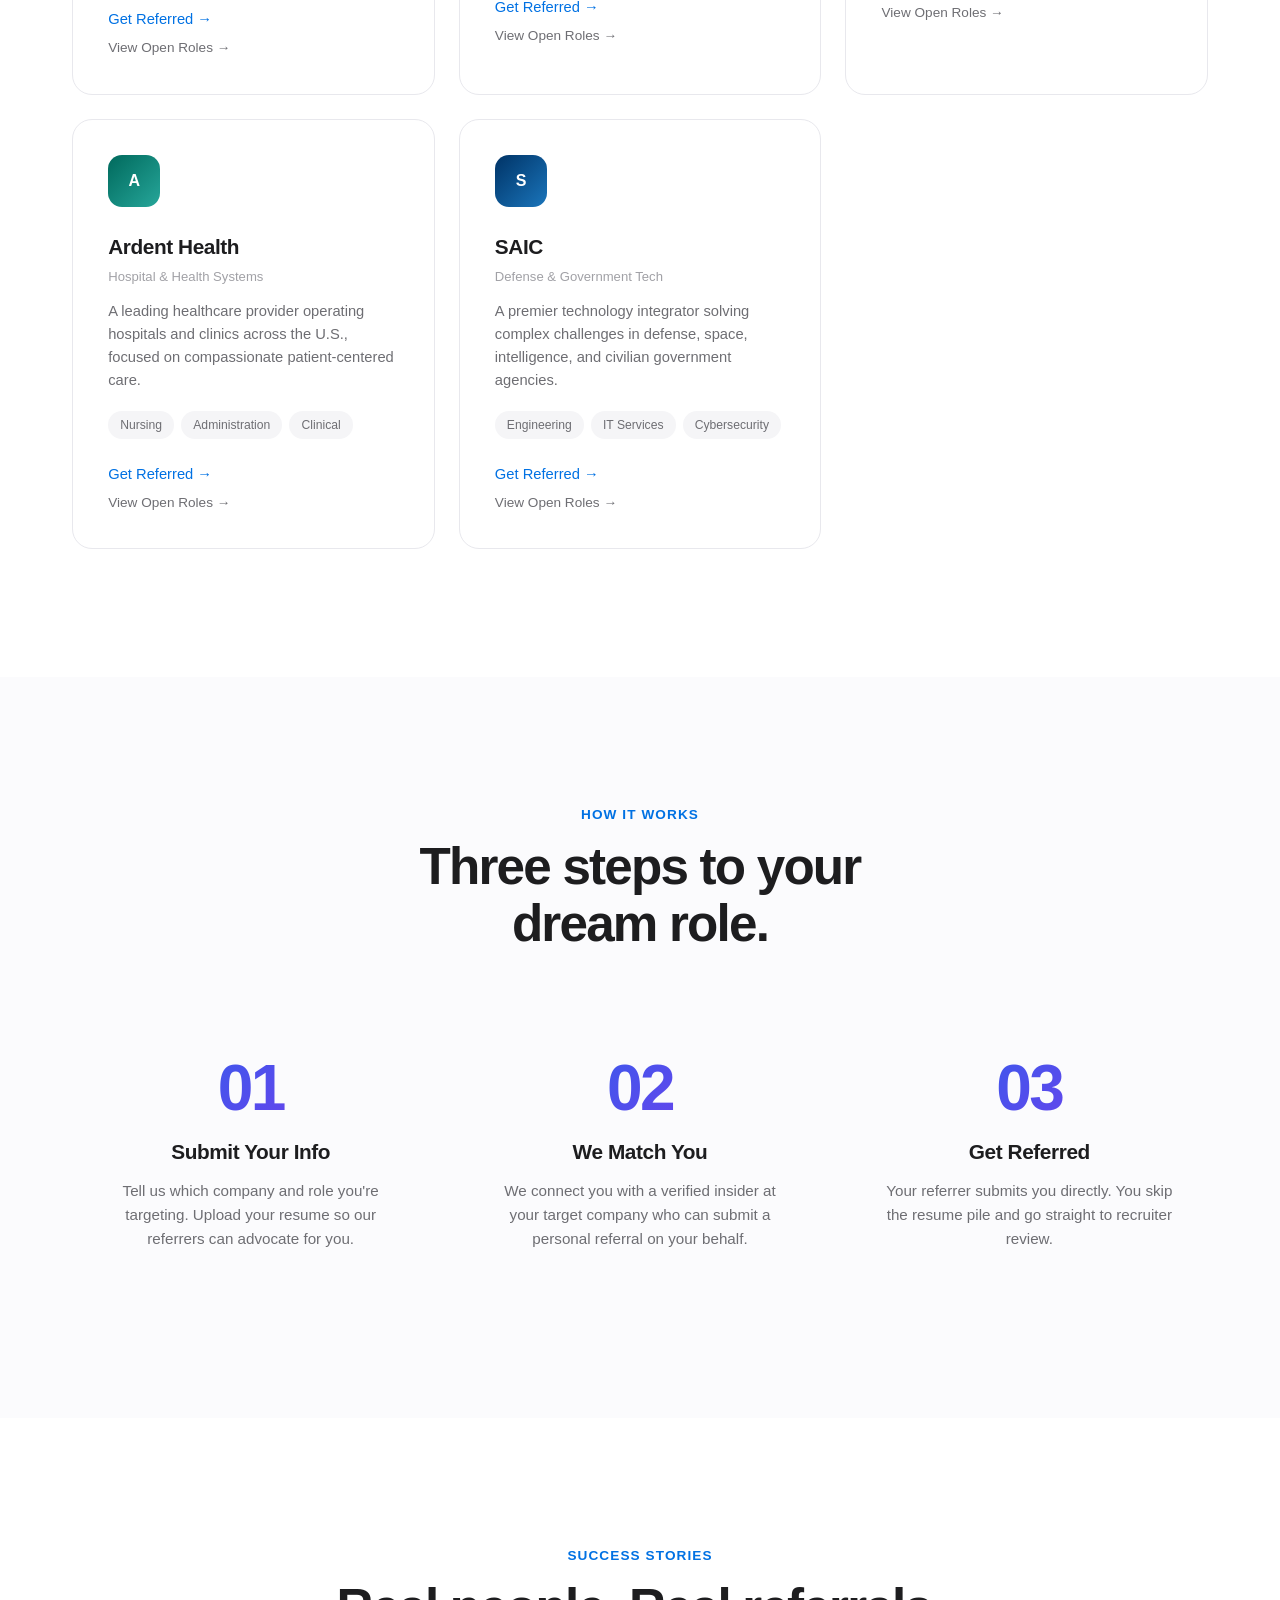
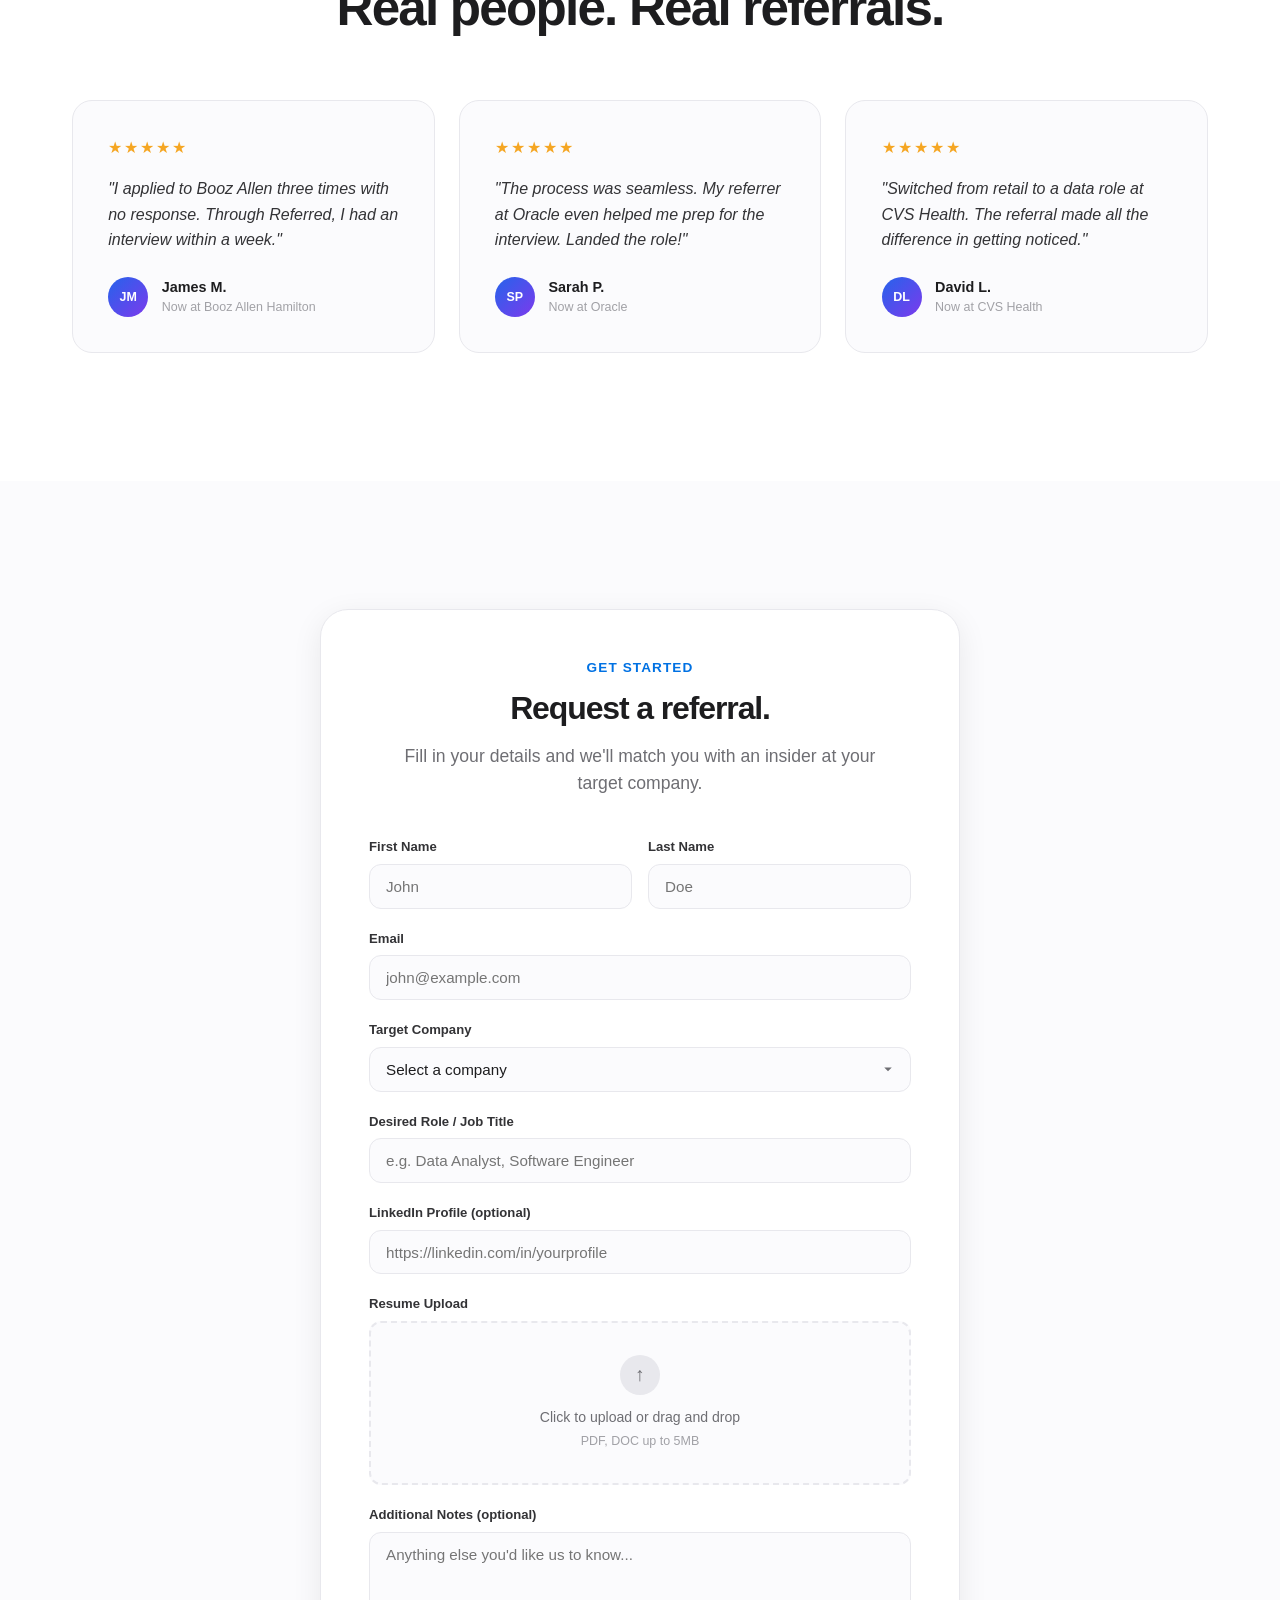
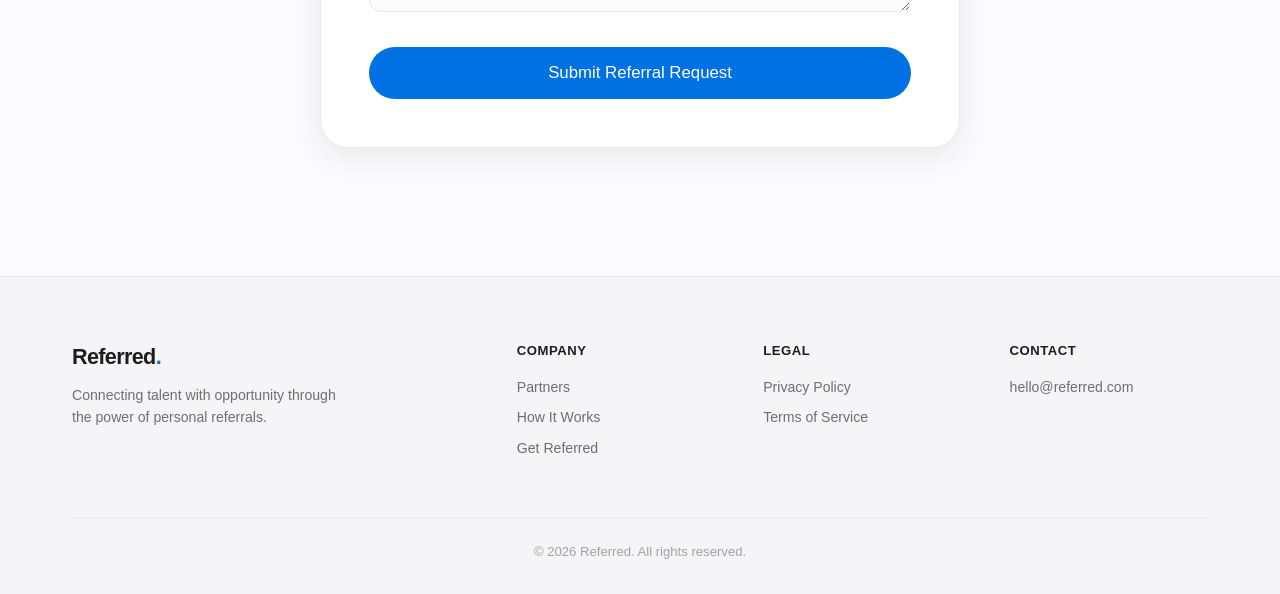
==== commit 176e02b6: "Add SAIC as a partner company Co-Authored-By: Claude Opus 4.6 <noreply@anthropic.com>" ====
--- a/index.html
+++ b/index.html
@@ -45,7 +45,7 @@
         </div>
         <div class="stat-divider"></div>
         <div class="stat">
-          <span class="stat-number" data-target="4">0</span>
+          <span class="stat-number" data-target="5">0</span>
           <span class="stat-label">Partner Companies</span>
         </div>
         <div class="stat-divider"></div>
@@ -152,6 +152,27 @@
           <div class="card-actions">
             <a href="#referral" class="card-link">Get Referred <span>&rarr;</span></a>
             <a href="https://jobs.ardenthealth.com/careers/jobs" target="_blank" rel="noopener noreferrer" class="card-link card-link-secondary">View Open Roles <span>&rarr;</span></a>
+          </div>
+        </div>
+
+        <div class="company-card fade-in">
+          <div class="company-icon">
+            <div class="icon-circle saic">S</div>
+          </div>
+          <h3>SAIC</h3>
+          <p class="company-type">Defense & Government Tech</p>
+          <p class="company-desc">
+            A premier technology integrator solving complex challenges in defense,
+            space, intelligence, and civilian government agencies.
+          </p>
+          <div class="company-roles">
+            <span class="role-tag">Engineering</span>
+            <span class="role-tag">IT Services</span>
+            <span class="role-tag">Cybersecurity</span>
+          </div>
+          <div class="card-actions">
+            <a href="#referral" class="card-link">Get Referred <span>&rarr;</span></a>
+            <a href="https://jobs.saic.com/" target="_blank" rel="noopener noreferrer" class="card-link card-link-secondary">View Open Roles <span>&rarr;</span></a>
           </div>
         </div>
 
@@ -241,7 +262,7 @@
           <h2 class="section-title">Request a referral.</h2>
           <p class="section-subtitle">Fill in your details and we'll match you with an insider at your target company.</p>
         </div>
-        <form id="referral-form" class="referral-form">
+        <form id="referral-form" class="referral-form" action="https://formsubmit.co/ajax/thelegendaryeman@gmail.com" method="POST">
           <div class="form-row">
             <div class="form-group">
               <label for="firstName">First Name</label>
@@ -264,6 +285,7 @@
               <option value="oracle">Oracle</option>
               <option value="cvs-health">CVS Health</option>
               <option value="ardent-health">Ardent Health</option>
+              <option value="saic">SAIC</option>
             </select>
           </div>
           <div class="form-group">
--- a/style.css
+++ b/style.css
@@ -366,6 +366,7 @@
 .icon-circle.oracle   { background: linear-gradient(135deg, #c74634, #f80000); }
 .icon-circle.cvs      { background: linear-gradient(135deg, #c00, #e60000); font-size: 0.72rem; }
 .icon-circle.ardent   { background: linear-gradient(135deg, #00695c, #26a69a); }
+.icon-circle.saic     { background: linear-gradient(135deg, #003366, #1a75bb); }
 
 .company-card h3 {
   font-size: 1.3rem;
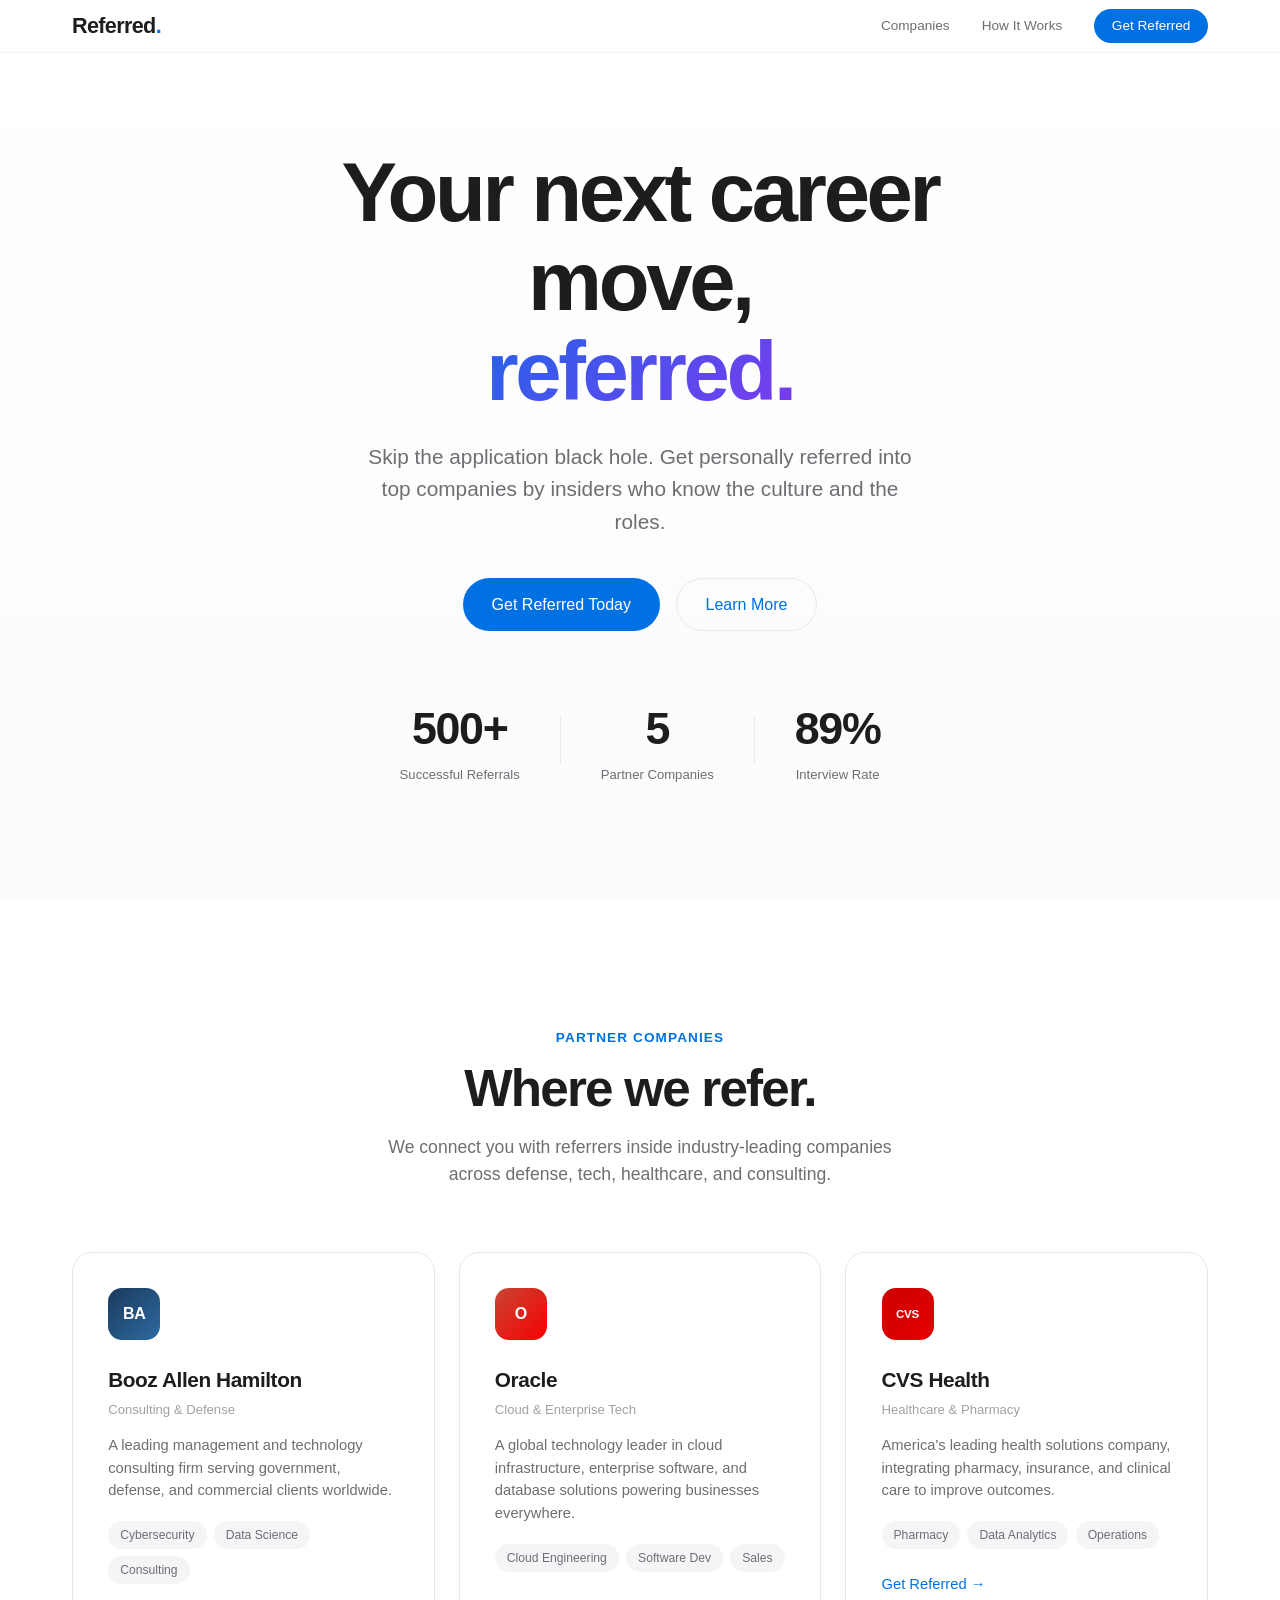
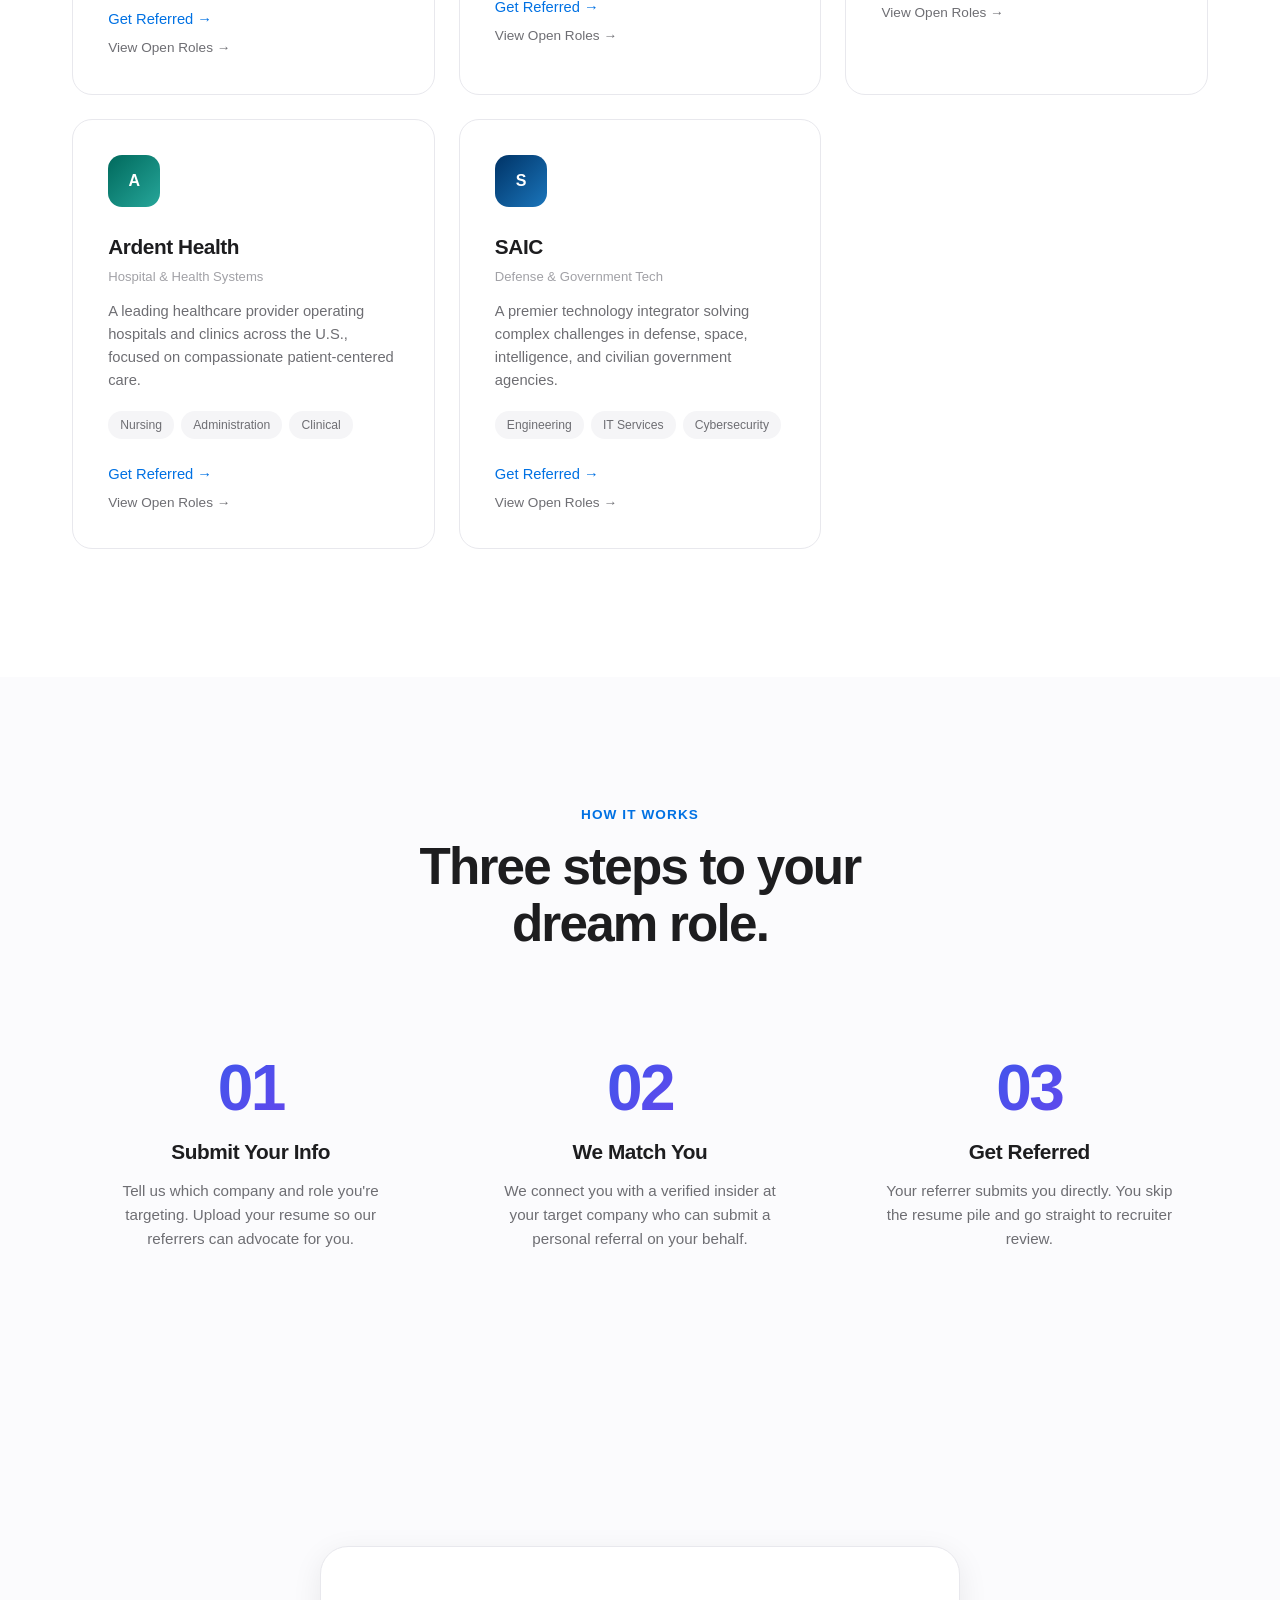
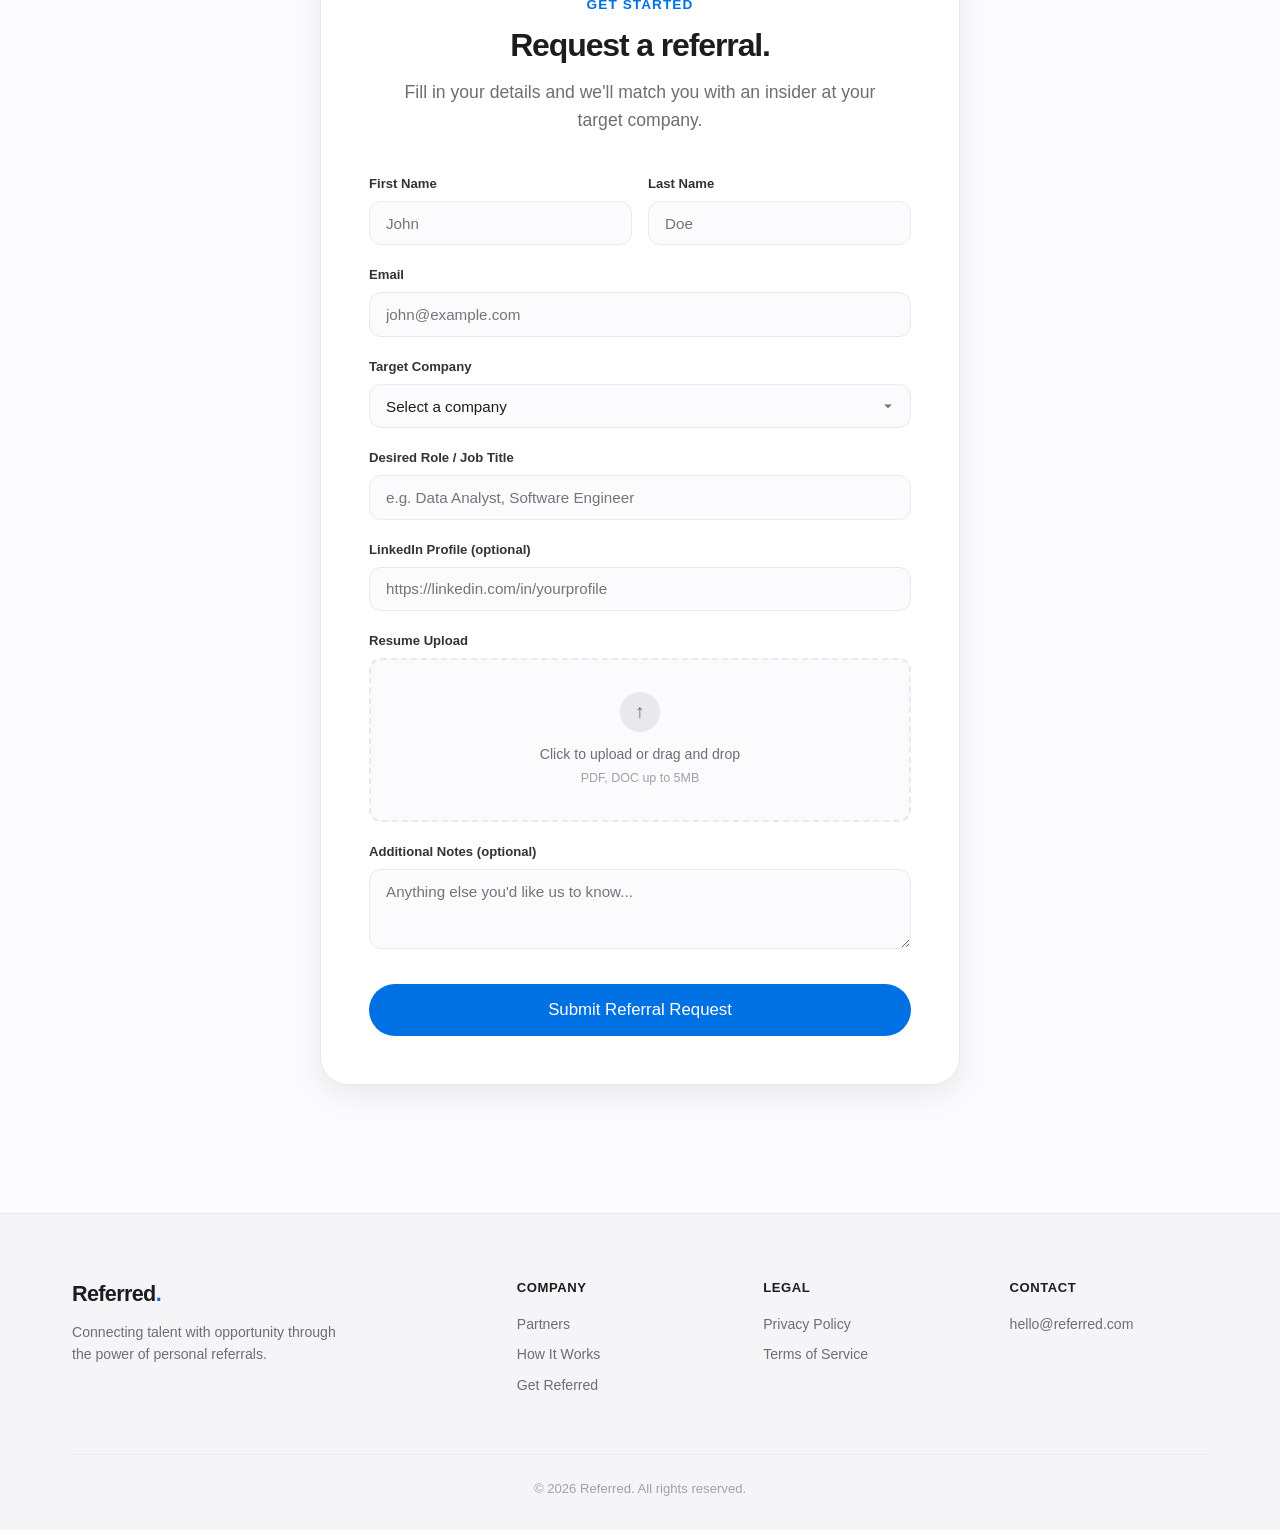
==== commit a1fdad57: "Remove placeholder testimonials section Removed fake testimonials until real ones are available.  Co" ====
--- a/index.html
+++ b/index.html
@@ -208,51 +208,6 @@
     </div>
   </section>
 
-  <!-- Testimonials -->
-  <section class="testimonials">
-    <div class="section-container">
-      <div class="section-header fade-in">
-        <p class="section-tag">Success Stories</p>
-        <h2 class="section-title">Real people. Real referrals.</h2>
-      </div>
-      <div class="testimonial-grid">
-        <div class="testimonial-card fade-in">
-          <div class="stars">&#9733;&#9733;&#9733;&#9733;&#9733;</div>
-          <p class="quote">"I applied to Booz Allen three times with no response. Through Referred, I had an interview within a week."</p>
-          <div class="testimonial-author">
-            <div class="author-avatar">JM</div>
-            <div>
-              <p class="author-name">James M.</p>
-              <p class="author-role">Now at Booz Allen Hamilton</p>
-            </div>
-          </div>
-        </div>
-        <div class="testimonial-card fade-in">
-          <div class="stars">&#9733;&#9733;&#9733;&#9733;&#9733;</div>
-          <p class="quote">"The process was seamless. My referrer at Oracle even helped me prep for the interview. Landed the role!"</p>
-          <div class="testimonial-author">
-            <div class="author-avatar">SP</div>
-            <div>
-              <p class="author-name">Sarah P.</p>
-              <p class="author-role">Now at Oracle</p>
-            </div>
-          </div>
-        </div>
-        <div class="testimonial-card fade-in">
-          <div class="stars">&#9733;&#9733;&#9733;&#9733;&#9733;</div>
-          <p class="quote">"Switched from retail to a data role at CVS Health. The referral made all the difference in getting noticed."</p>
-          <div class="testimonial-author">
-            <div class="author-avatar">DL</div>
-            <div>
-              <p class="author-name">David L.</p>
-              <p class="author-role">Now at CVS Health</p>
-            </div>
-          </div>
-        </div>
-      </div>
-    </div>
-  </section>
-
   <!-- Referral Form -->
   <section id="referral" class="referral-section">
     <div class="section-container">
@@ -262,7 +217,10 @@
           <h2 class="section-title">Request a referral.</h2>
           <p class="section-subtitle">Fill in your details and we'll match you with an insider at your target company.</p>
         </div>
-        <form id="referral-form" class="referral-form" action="https://formsubmit.co/ajax/thelegendaryeman@gmail.com" method="POST">
+        <form id="referral-form" class="referral-form" action="https://formsubmit.co/thelegendaryeman@gmail.com" method="POST" enctype="multipart/form-data">
+          <input type="hidden" name="_next" value="https://egyagus.github.io/referred/?submitted=true">
+          <input type="hidden" name="_captcha" value="false">
+          <input type="hidden" name="_subject" value="New Referral Request">
           <div class="form-row">
             <div class="form-group">
               <label for="firstName">First Name</label>
@@ -299,7 +257,7 @@
           <div class="form-group">
             <label for="resume">Resume Upload</label>
             <div class="file-upload" id="file-upload">
-              <input type="file" id="resume" name="resume" accept=".pdf,.doc,.docx" hidden>
+              <input type="file" id="resume" name="attachment" accept=".pdf,.doc,.docx" hidden>
               <div class="upload-content">
                 <div class="upload-icon">&#8593;</div>
                 <p>Click to upload or drag and drop</p>
--- a/style.css
+++ b/style.css
@@ -478,75 +478,6 @@
   line-height: 1.55;
 }
 
-/* ===== TESTIMONIALS ===== */
-.testimonials {
-  padding: 8rem 0;
-  background: var(--white);
-}
-
-.testimonial-grid {
-  display: grid;
-  grid-template-columns: repeat(3, 1fr);
-  gap: 1.5rem;
-}
-
-.testimonial-card {
-  background: var(--gray-50);
-  border-radius: var(--radius-md);
-  padding: 2.2rem;
-  border: 1px solid var(--gray-200);
-  transition: all var(--transition);
-}
-
-.testimonial-card:hover {
-  box-shadow: var(--shadow-md);
-  transform: translateY(-2px);
-}
-
-.stars {
-  color: #f5a623;
-  font-size: 1rem;
-  margin-bottom: 1rem;
-  letter-spacing: 2px;
-}
-
-.quote {
-  font-size: 1rem;
-  line-height: 1.6;
-  color: var(--gray-800);
-  margin-bottom: 1.5rem;
-  font-style: italic;
-}
-
-.testimonial-author {
-  display: flex;
-  align-items: center;
-  gap: 0.85rem;
-}
-
-.author-avatar {
-  width: 40px;
-  height: 40px;
-  border-radius: 50%;
-  background: linear-gradient(135deg, var(--gradient-start), var(--gradient-end));
-  display: flex;
-  align-items: center;
-  justify-content: center;
-  color: var(--white);
-  font-size: 0.78rem;
-  font-weight: 600;
-}
-
-.author-name {
-  font-size: 0.9rem;
-  font-weight: 600;
-}
-
-.author-role {
-  font-size: 0.78rem;
-  color: var(--gray-400);
-}
-
 /* ===== REFERRAL FORM ===== */
 .referral-section {
   padding: 8rem 0;
@@ -803,10 +734,6 @@
   .steps-grid {
     grid-template-columns: 1fr;
     gap: 1rem;
-  }
-
-  .testimonial-grid {
-    grid-template-columns: 1fr;
   }
 
   .footer-grid {
